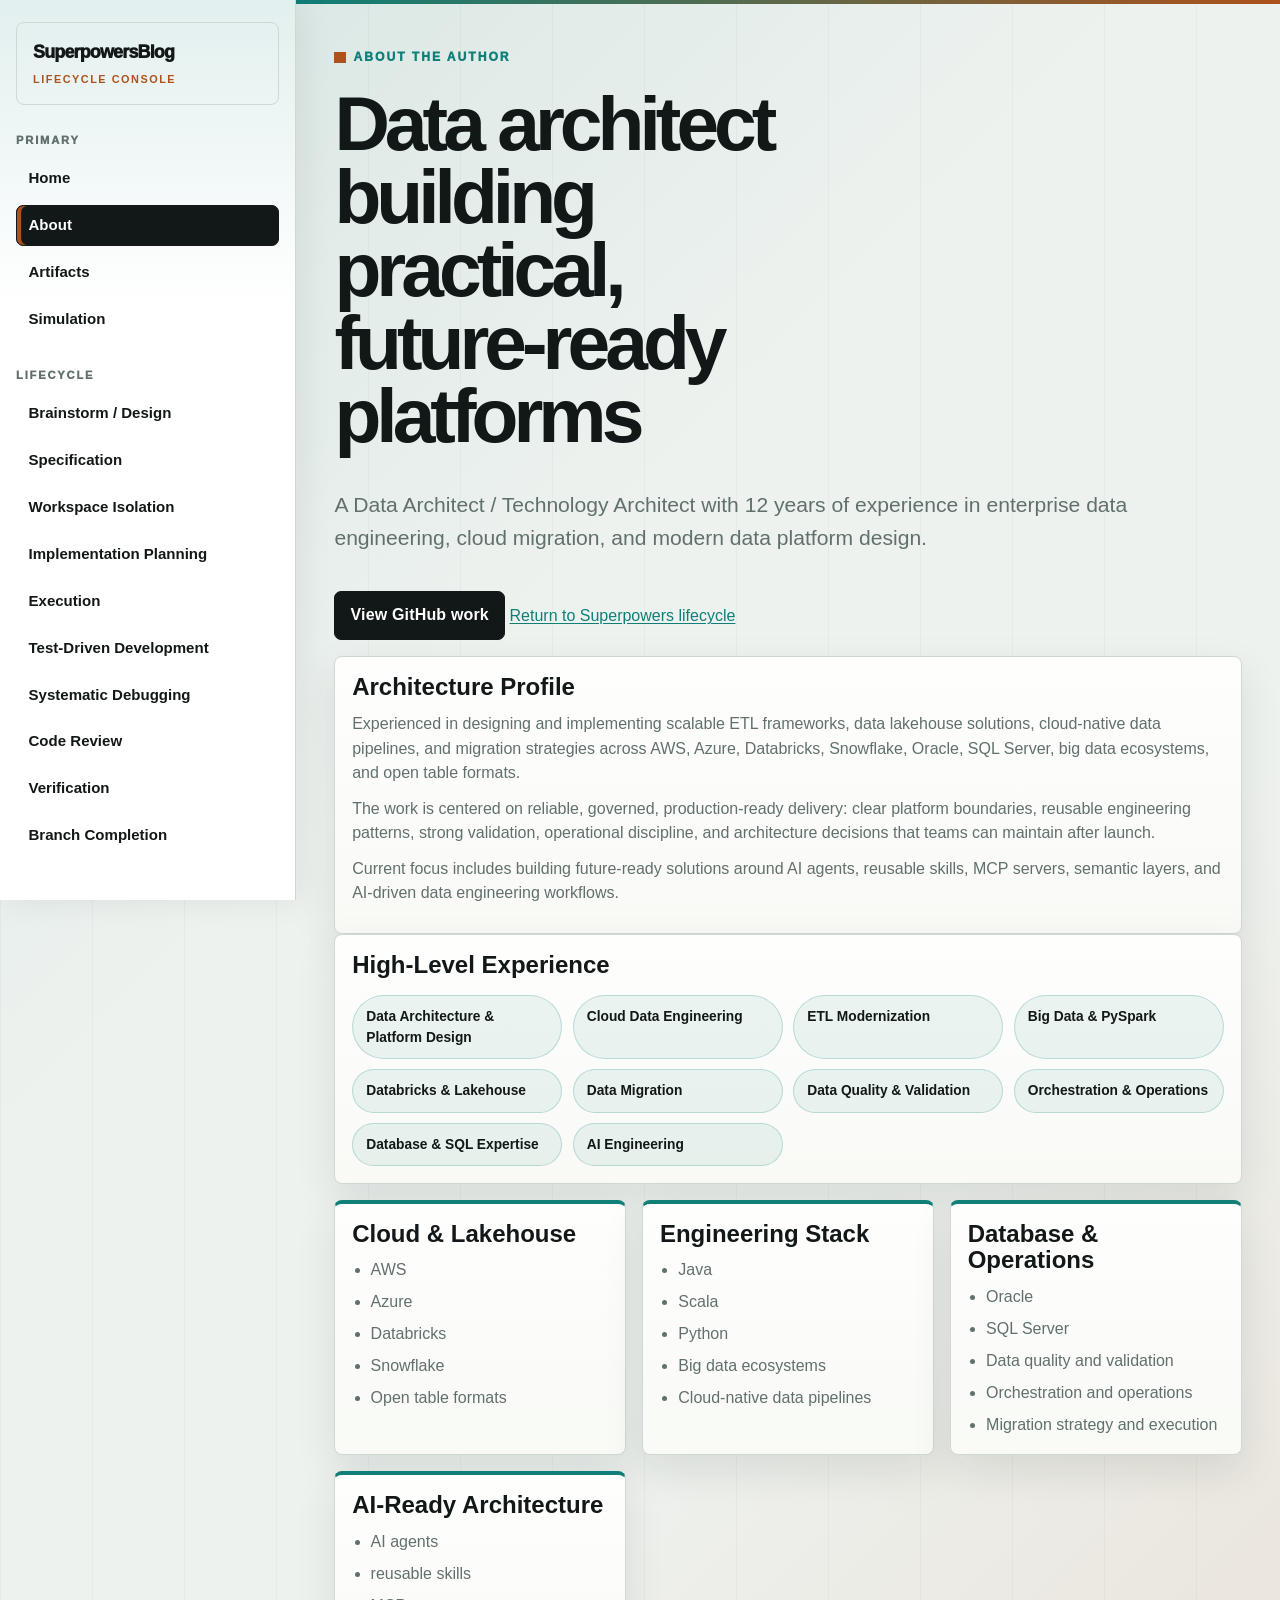
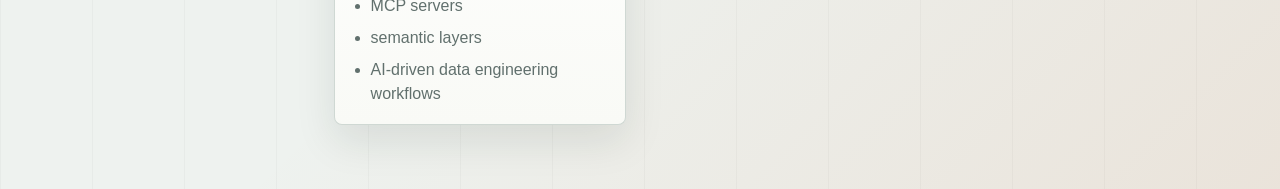
==== about.html @ 0edf653d "feat: add about author page" ====
<!doctype html>
<html lang="en">
<head>
  <meta charset="utf-8">
  <meta name="viewport" content="width=device-width, initial-scale=1">
  <title>About the Author</title>
  <link rel="stylesheet" href="assets/styles.css">
</head>
<body>
  <a class="skip-link" href="#main-content">Skip to main content</a>
  <header data-nav-root data-nav-base="." data-page-label="About"></header>
  <main id="main-content" class="site-shell about-page">
    <section class="phase-page about-hero">
      <p class="phase-kicker">About the Author</p>
      <h1 class="phase-title">Data architect building practical, future-ready platforms</h1>
      <p class="phase-goal">A Data Architect / Technology Architect with 12 years of experience in enterprise data engineering, cloud migration, and modern data platform design.</p>
      <p>
        <a class="button-link" href="https://github.com/gurditsingh">View GitHub work</a>
        <a href="./index.html">Return to Superpowers lifecycle</a>
      </p>
    </section>

    <section class="phase-section about-profile-card">
      <h2>Architecture Profile</h2>
      <p>Experienced in designing and implementing scalable ETL frameworks, data lakehouse solutions, cloud-native data pipelines, and migration strategies across AWS, Azure, Databricks, Snowflake, Oracle, SQL Server, big data ecosystems, and open table formats.</p>
      <p>The work is centered on reliable, governed, production-ready delivery: clear platform boundaries, reusable engineering patterns, strong validation, operational discipline, and architecture decisions that teams can maintain after launch.</p>
      <p>Current focus includes building future-ready solutions around AI agents, reusable skills, MCP servers, semantic layers, and AI-driven data engineering workflows.</p>
    </section>

    <section class="phase-section">
      <h2>High-Level Experience</h2>
      <div class="about-capability-grid" aria-label="High-level experience areas">
        <span>Data Architecture &amp; Platform Design</span>
        <span>Cloud Data Engineering</span>
        <span>ETL Modernization</span>
        <span>Big Data &amp; PySpark</span>
        <span>Databricks &amp; Lakehouse</span>
        <span>Data Migration</span>
        <span>Data Quality &amp; Validation</span>
        <span>Orchestration &amp; Operations</span>
        <span>Database &amp; SQL Expertise</span>
        <span>AI Engineering</span>
      </div>
    </section>

    <section class="phase-grid about-platform-grid" aria-label="Platform experience groups">
      <article class="phase-section">
        <h2>Cloud &amp; Lakehouse</h2>
        <ul>
          <li>AWS</li>
          <li>Azure</li>
          <li>Databricks</li>
          <li>Snowflake</li>
          <li>Open table formats</li>
        </ul>
      </article>
      <article class="phase-section">
        <h2>Engineering Stack</h2>
        <ul>
          <li>Java</li>
          <li>Scala</li>
          <li>Python</li>
          <li>Big data ecosystems</li>
          <li>Cloud-native data pipelines</li>
        </ul>
      </article>
      <article class="phase-section">
        <h2>Database &amp; Operations</h2>
        <ul>
          <li>Oracle</li>
          <li>SQL Server</li>
          <li>Data quality and validation</li>
          <li>Orchestration and operations</li>
          <li>Migration strategy and execution</li>
        </ul>
      </article>
      <article class="phase-section">
        <h2>AI-Ready Architecture</h2>
        <ul>
          <li>AI agents</li>
          <li>reusable skills</li>
          <li>MCP servers</li>
          <li>semantic layers</li>
          <li>AI-driven data engineering workflows</li>
        </ul>
      </article>
    </section>
  </main>
  <script src="assets/app.js"></script>
</body>
</html>
---- assets/styles.css ----
:root {
  --bg: #eef2ef;
  --surface: #f9faf6;
  --surface-strong: #ffffff;
  --ink: #121817;
  --muted: #61706d;
  --border: #cfd8d3;
  --accent-teal: #0f7f78;
  --accent-orange: #ad521b;
  --focus: #0a5f5a;
  --sidebar-width: 18.5rem;
  --shadow-panel: 0 1rem 2.5rem rgb(22 35 32 / 10%);
}

* {
  box-sizing: border-box;
}

html {
  min-width: 0;
}

body {
  margin: 0;
  background:
    linear-gradient(135deg, rgb(15 127 120 / 11%) 0%, transparent 38%),
    linear-gradient(315deg, rgb(199 98 36 / 10%) 0%, transparent 34%),
    repeating-linear-gradient(90deg, rgb(18 24 23 / 3%) 0 1px, transparent 1px 5.75rem),
    var(--bg);
  color: var(--ink);
  font-family: ui-sans-serif, "Aptos", "Segoe UI", sans-serif;
  line-height: 1.55;
}

body::before {
  background: linear-gradient(90deg, var(--accent-teal), var(--accent-orange));
  content: "";
  height: 0.25rem;
  left: var(--sidebar-width);
  position: fixed;
  right: 0;
  top: 0;
  z-index: 15;
}

a {
  color: var(--accent-teal);
  text-underline-offset: 0.18em;
}

a:hover {
  color: #0a5f5a;
}

img,
svg,
video {
  max-width: 100%;
}

button,
select {
  font: inherit;
}

button,
.button-link {
  align-items: center;
  background: var(--ink);
  border: 1px solid var(--ink);
  border-radius: 7px;
  color: var(--surface-strong);
  cursor: pointer;
  display: inline-flex;
  font-weight: 800;
  justify-content: center;
  letter-spacing: 0.01em;
  padding: 0.72rem 0.95rem;
  text-decoration: none;
}

button:hover,
.button-link:hover {
  background: #22302d;
  color: var(--surface-strong);
}

button:disabled {
  cursor: not-allowed;
  opacity: 0.48;
}

:focus-visible {
  outline: 3px solid var(--focus);
  outline-offset: 3px;
}

.skip-link {
  background: var(--surface-strong);
  border: 2px solid var(--ink);
  border-radius: 7px;
  color: var(--ink);
  font-weight: 900;
  left: 1rem;
  padding: 0.65rem 0.9rem;
  position: absolute;
  text-decoration: none;
  top: 1rem;
  transform: translateY(-150%);
  transition: transform 120ms ease;
  z-index: 70;
}

.skip-link:focus,
.skip-link:focus-visible {
  transform: translateY(0);
}

.site-shell {
  margin: 0 0 0 var(--sidebar-width);
  max-width: 76rem;
  min-width: 0;
  padding: 3rem clamp(1rem, 3vw, 3rem) 4rem;
  width: auto;
}

.site-shell .site-shell {
  margin-left: 0;
  padding-inline: 0;
}

.app-shell {
  position: relative;
  z-index: 30;
}

.drawer-toggle {
  display: none;
}

.drawer-backdrop {
  background: rgb(18 24 23 / 58%);
  inset: 0;
  position: fixed;
  z-index: 40;
}

.drawer-backdrop[hidden] {
  display: none;
}

.sidebar {
  background:
    linear-gradient(180deg, rgb(15 127 120 / 12%), transparent 19rem),
    var(--surface-strong);
  border-right: 1px solid var(--border);
  bottom: 0;
  box-shadow: 0.35rem 0 2rem rgb(22 35 32 / 7%);
  display: flex;
  flex-direction: column;
  gap: 1.35rem;
  left: 0;
  overflow-y: auto;
  padding: 1.35rem 1rem 1.5rem;
  position: fixed;
  top: 0;
  width: var(--sidebar-width);
  z-index: 50;
}

.brand-mark {
  border: 1px solid var(--border);
  border-radius: 8px;
  color: var(--ink);
  display: block;
  font-size: 1.12rem;
  font-weight: 950;
  letter-spacing: -0.045em;
  padding: 1rem;
  text-decoration: none;
}

.brand-mark::after {
  color: var(--accent-orange);
  content: "Lifecycle Console";
  display: block;
  font-size: 0.68rem;
  font-weight: 900;
  letter-spacing: 0.14em;
  margin-top: 0.28rem;
  text-transform: uppercase;
}

.sidebar-nav {
  display: grid;
  gap: 0.35rem;
}

.sidebar-nav::before {
  color: var(--muted);
  content: attr(aria-label);
  font-size: 0.7rem;
  font-weight: 950;
  letter-spacing: 0.16em;
  margin: 0.35rem 0 0.2rem;
  text-transform: uppercase;
}

.sidebar-nav a {
  border: 1px solid transparent;
  border-radius: 7px;
  color: var(--ink);
  display: block;
  font-size: 0.94rem;
  font-weight: 760;
  line-height: 1.25;
  padding: 0.64rem 0.72rem;
  text-decoration: none;
}

.sidebar-nav a:hover,
.sidebar-nav a:focus-visible {
  background: rgb(15 127 120 / 8%);
  border-color: rgb(15 127 120 / 25%);
  color: #0a5f5a;
}

.sidebar-nav a[aria-current="page"] {
  background: var(--ink);
  border-color: var(--ink);
  color: var(--surface-strong);
  box-shadow: inset 0.26rem 0 0 var(--accent-orange);
}

.site-nav {
  display: flex;
  flex-wrap: wrap;
  gap: 0.5rem;
  margin-bottom: 1rem;
}

.site-nav a {
  background: var(--surface-strong);
  border: 1px solid var(--border);
  border-radius: 7px;
  color: var(--accent-teal);
  display: inline-block;
  font-weight: 800;
  padding: 0.42rem 0.75rem;
  text-decoration: none;
}

.site-nav a[aria-current="page"] {
  background: var(--ink);
  border-color: var(--ink);
  color: var(--surface-strong);
}

.page-title,
.phase-title {
  color: var(--ink);
  font-size: clamp(2.2rem, 6vw, 5.1rem);
  letter-spacing: -0.065em;
  line-height: 0.95;
  margin: 0;
  max-width: 11ch;
}

.page-subtitle,
.phase-goal {
  color: var(--muted);
  font-size: clamp(1.05rem, 1.8vw, 1.32rem);
  margin: 1.1rem 0 0;
  max-width: 65rem;
}

.phase-page,
.phase-section,
.simulation-result {
  min-width: 0;
}

.phase-page {
  display: grid;
  gap: 1.25rem;
}

.phase-kicker {
  align-items: center;
  color: var(--accent-teal);
  display: inline-flex;
  font-size: 0.76rem;
  font-weight: 950;
  gap: 0.5rem;
  letter-spacing: 0.16em;
  margin: 0;
  text-transform: uppercase;
}

.phase-kicker::before {
  background: var(--accent-orange);
  content: "";
  height: 0.7rem;
  width: 0.7rem;
}

.phase-title,
.phase-goal,
.phase-section,
.simulation-comparison-card {
  overflow-wrap: anywhere;
}

.phase-grid,
.phase-map {
  display: grid;
  gap: 1rem;
  grid-template-columns: repeat(auto-fit, minmax(min(100%, 17rem), 1fr));
  margin-top: 1rem;
}

.phase-grid--primary .phase-section {
  border-top: 4px solid var(--accent-orange);
}

.phase-grid--secondary .phase-section {
  box-shadow: none;
}

.about-capability-grid {
  display: grid;
  gap: 0.65rem;
  grid-template-columns: repeat(auto-fit, minmax(min(100%, 13rem), 1fr));
  margin-top: 1rem;
}

.about-capability-grid span {
  background: rgb(15 127 120 / 8%);
  border: 1px solid rgb(15 127 120 / 22%);
  border-radius: 999px;
  color: var(--ink);
  font-size: 0.86rem;
  font-weight: 850;
  padding: 0.62rem 0.82rem;
}

.about-platform-grid .phase-section {
  border-top: 4px solid var(--accent-teal);
}

.about-profile-card {
  border-top: 4px solid var(--accent-orange);
}

.phase-map {
  counter-reset: lifecycle;
  list-style: none;
  padding: 0;
}

.phase-map li,
.phase-section {
  background:
    linear-gradient(180deg, rgb(255 255 255 / 80%), rgb(249 250 246 / 92%)),
    var(--surface);
  border: 1px solid var(--border);
  border-radius: 8px;
  box-shadow: var(--shadow-panel);
  padding: 1.05rem;
}

.phase-map li {
  counter-increment: lifecycle;
  display: grid;
  gap: 0.5rem;
}

.phase-map li::before {
  color: var(--accent-orange);
  content: counter(lifecycle, decimal-leading-zero);
  font-size: 0.78rem;
  font-weight: 950;
  letter-spacing: 0.13em;
}

.phase-section h2,
.phase-section h3,
.phase-section h4 {
  color: var(--ink);
  line-height: 1.1;
  margin: 0 0 0.7rem;
}

.phase-section p {
  color: var(--muted);
  margin: 0.65rem 0;
}

.phase-section ul,
.phase-section ol {
  color: var(--muted);
  margin: 0;
  padding-left: 1.15rem;
}

.phase-section li + li {
  margin-top: 0.45rem;
}

.artifacts-page .phase-section:nth-of-type(1),
.simulation-generated-views,
.simulation-phase-roadmap {
  border-top: 4px solid var(--accent-teal);
}

form[data-simulation-form] {
  align-items: end;
  background: var(--surface-strong);
  border: 1px solid var(--border);
  border-radius: 8px;
  box-shadow: var(--shadow-panel);
  display: grid;
  gap: 0.9rem;
  grid-template-columns: repeat(auto-fit, minmax(min(100%, 13.5rem), 1fr));
  margin-top: 1rem;
  padding: 1rem;
}

form[data-simulation-form] label {
  color: var(--ink);
  display: grid;
  gap: 0.4rem;
  font-size: 0.83rem;
  font-weight: 900;
  letter-spacing: 0.05em;
  text-transform: uppercase;
}

form[data-simulation-form] select {
  appearance: none;
  background: var(--surface);
  border: 1px solid var(--border);
  border-radius: 7px;
  color: var(--ink);
  min-width: 0;
  padding: 0.72rem 0.78rem;
  width: 100%;
}

form[data-simulation-form] button {
  min-width: 0;
  width: 100%;
}

.simulation-toggle {
  align-items: center;
  display: flex;
  gap: 0.5rem;
}

.simulation-toggle input {
  accent-color: var(--accent-teal);
  inline-size: auto;
}

.simulation-stepper {
  align-items: center;
  display: flex;
  justify-content: space-between;
  gap: 1rem;
}

.simulation-stepper-controls {
  display: flex;
  flex-wrap: wrap;
  gap: 0.65rem;
}

.simulation-stepper-controls button {
  min-width: 7rem;
}

.simulation-active-phase {
  border-color: rgb(15 127 120 / 45%);
  box-shadow: var(--shadow-panel), inset 0.32rem 0 0 var(--accent-teal);
}

.simulation-phase-summary[data-phase-status="active"] {
  border-color: rgb(15 127 120 / 45%);
  box-shadow: inset 0.28rem 0 0 var(--accent-teal);
}

.simulation-phase-summary[data-phase-status="completed"] {
  background: rgb(15 127 120 / 8%);
}

.simulation-metrics {
  display: grid;
  gap: 0.65rem;
  margin: 1rem 0;
}

.simulation-metrics div {
  align-items: baseline;
  border-bottom: 1px solid var(--border);
  display: flex;
  justify-content: space-between;
  gap: 1rem;
  padding-bottom: 0.5rem;
}

.simulation-metrics dt {
  color: var(--muted);
  font-weight: 800;
}

.simulation-metrics dd {
  color: var(--ink);
  font-weight: 950;
  margin: 0;
}

.simulation-failure-mode {
  border-color: rgb(199 98 36 / 50%);
  box-shadow: var(--shadow-panel), inset 0.32rem 0 0 var(--accent-orange);
}

.simulation-comparison .phase-grid {
  grid-template-columns: repeat(auto-fit, minmax(min(100%, 20rem), 1fr));
}

.simulation-generated-view {
  position: relative;
}

.simulation-generated-view::before {
  color: var(--accent-orange);
  content: attr(data-generated-view);
  display: block;
  font-size: 0.68rem;
  font-weight: 950;
  letter-spacing: 0.12em;
  margin-bottom: 0.55rem;
  text-transform: uppercase;
}

@media (max-width: 860px) {
  body::before {
    left: 0;
  }

  .site-shell {
    margin-left: 0;
    padding-top: 5.2rem;
  }

  .drawer-toggle {
    background: var(--surface-strong);
    border: 1px solid var(--border);
    border-radius: 7px;
    box-shadow: 0 0.6rem 1.5rem rgb(22 35 32 / 16%);
    color: var(--ink);
    display: inline-flex;
    font-weight: 950;
    left: 1rem;
    padding: 0.62rem 0.9rem;
    position: fixed;
    top: 1rem;
    z-index: 60;
  }

  .drawer-toggle::before {
    color: var(--accent-orange);
    content: "//";
    margin-right: 0.45rem;
  }

  .sidebar {
    box-shadow: 0 1rem 3rem rgb(18 24 23 / 24%);
    max-width: calc(100vw - 2.2rem);
    transform: translateX(-105%);
    transition: transform 180ms ease;
  }

  .app-shell[data-drawer-open="true"] .sidebar {
    padding-top: 4.8rem;
    transform: translateX(0);
  }

  .phase-grid,
  .phase-map,
  form[data-simulation-form],
  .simulation-comparison .phase-grid {
    grid-template-columns: 1fr;
  }

  .skip-link {
    left: 5.7rem;
  }
}

@media (max-width: 560px) {
  .site-shell {
    padding-inline: 0.85rem;
  }

  .page-title,
  .phase-title {
    font-size: clamp(2.05rem, 16vw, 3.5rem);
  }

  form[data-simulation-form] button,
  .simulation-stepper-controls button {
    width: 100%;
  }

  .simulation-stepper,
  .simulation-stepper-controls {
    align-items: stretch;
    flex-direction: column;
  }

  .simulation-metrics div {
    align-items: flex-start;
    flex-direction: column;
    gap: 0.25rem;
  }
}
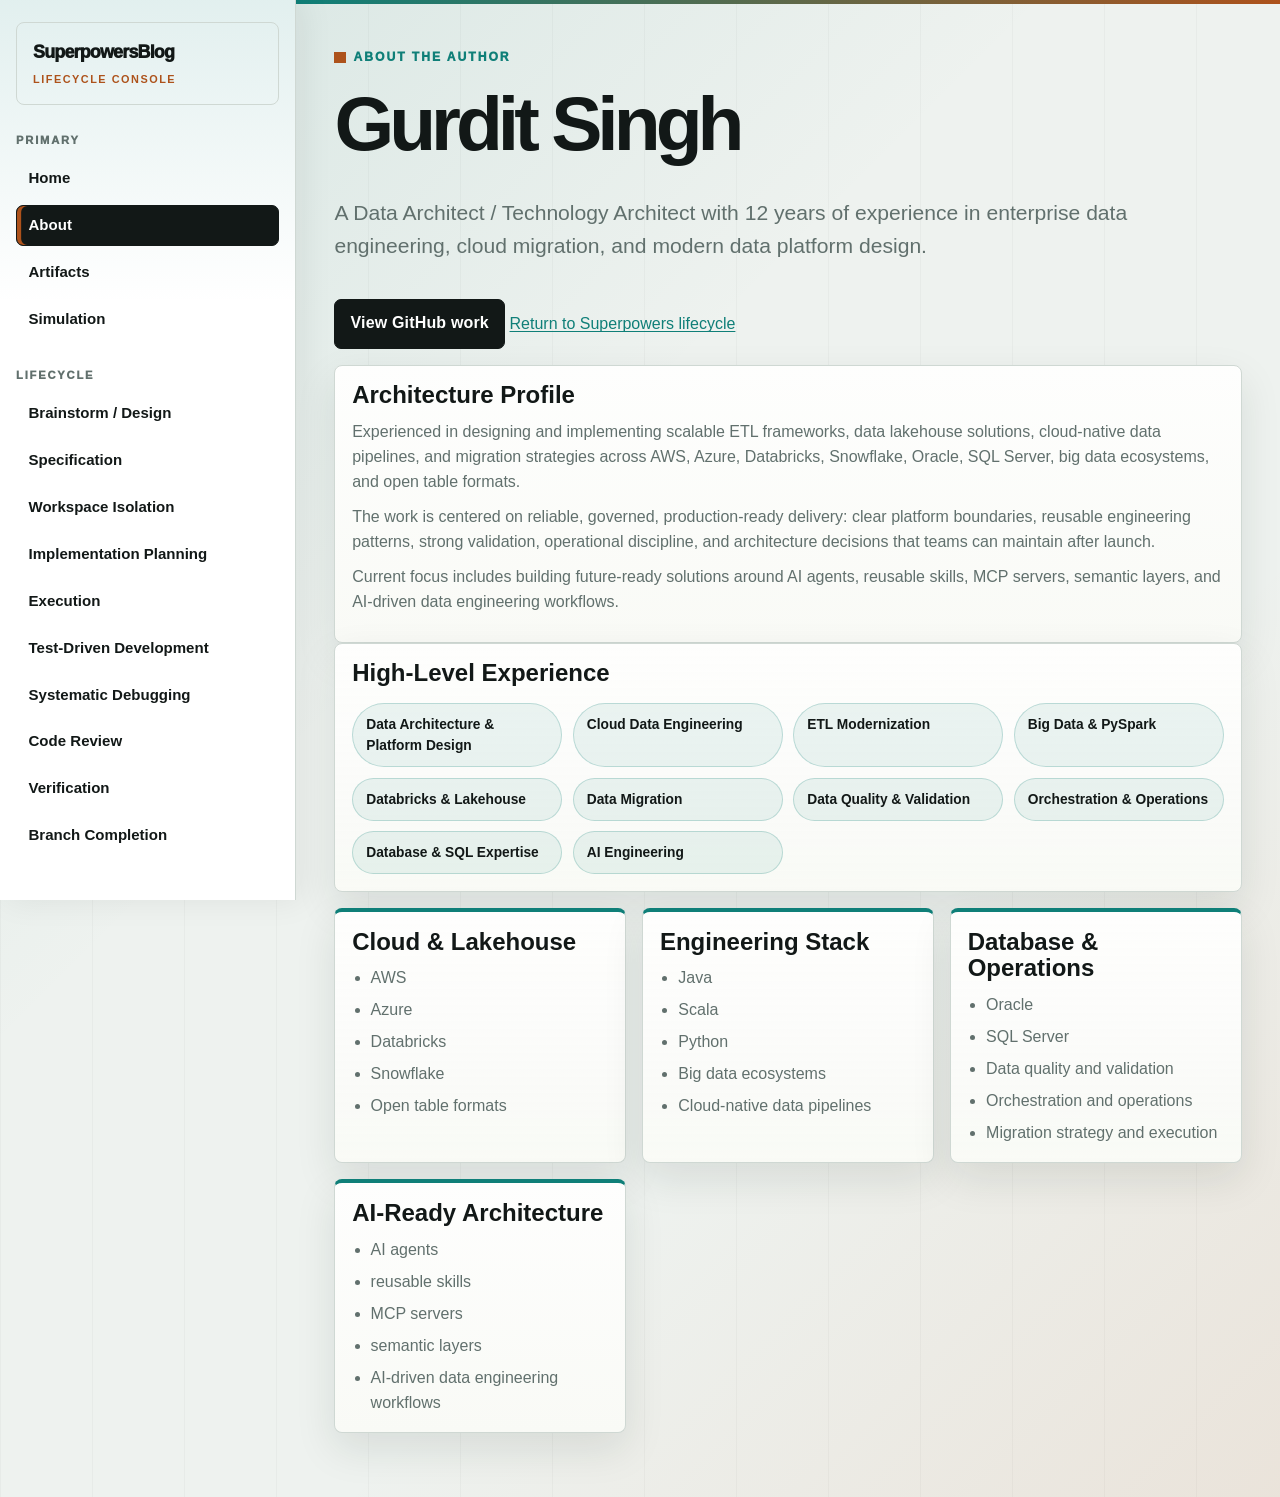
==== commit 24ad488b: "fix: use author name on about page" ====
--- a/about.html
+++ b/about.html
@@ -12,7 +12,7 @@
   <main id="main-content" class="site-shell about-page">
     <section class="phase-page about-hero">
       <p class="phase-kicker">About the Author</p>
-      <h1 class="phase-title">Data architect building practical, future-ready platforms</h1>
+      <h1 class="phase-title">Gurdit Singh</h1>
       <p class="phase-goal">A Data Architect / Technology Architect with 12 years of experience in enterprise data engineering, cloud migration, and modern data platform design.</p>
       <p>
         <a class="button-link" href="https://github.com/gurditsingh">View GitHub work</a>
